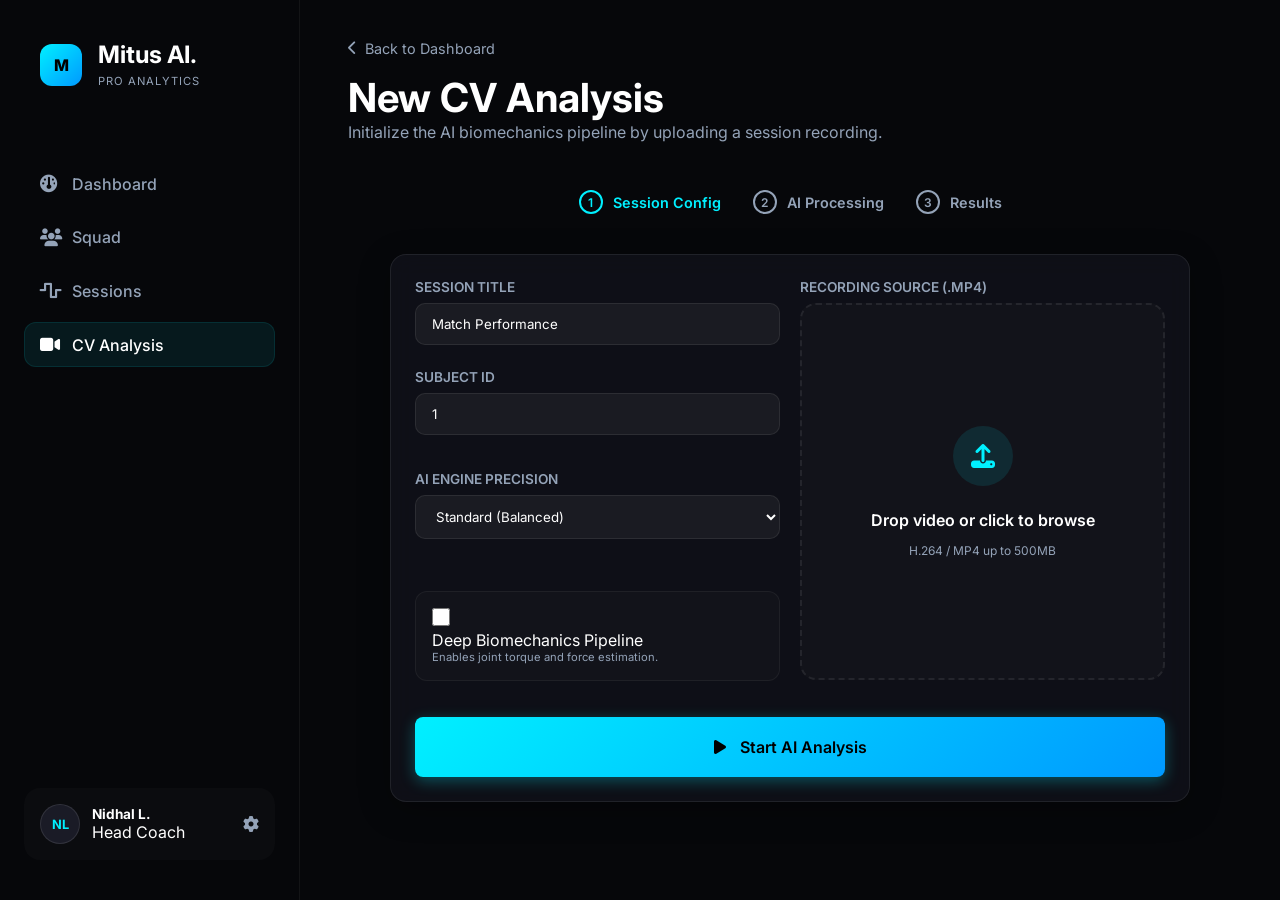
==== dashboard/index.html @ 5018eba3 "feat: update Procfile and README for improved project structure and clarity; add dashboard assets an" ====
<!DOCTYPE html>
<html lang="en">
<head>
    <meta charset="UTF-8">
    <meta name="viewport" content="width=device-width, initial-scale=1.0">
    <title>Mitus AI - CV Analysis</title>
    <!-- Fonts -->
    <link rel="preconnect" href="https://fonts.googleapis.com">
    <link rel="preconnect" href="https://fonts.gstatic.com" crossorigin>
    <link href="https://fonts.googleapis.com/css2?family=Inter:wght@300;400;500;600;700;800&family=Outfit:wght@400;600;800&display=swap" rel="stylesheet">
    <!-- Icons -->
    <link rel="stylesheet" href="https://cdnjs.cloudflare.com/ajax/libs/font-awesome/6.4.0/css/all.min.css">
    <link rel="stylesheet" href="dashboard.css">
    <style>
        .fade-in { animation: fadeIn 0.6s cubic-bezier(0.16, 1, 0.3, 1) forwards; }
        @keyframes fadeIn { from { opacity: 0; transform: translateY(20px); } to { opacity: 1; transform: translateY(0); } }
        
        .upload-card {
            max-width: 800px;
            margin: 2rem auto;
            width: 100%;
        }

        .step-indicator {
            display: flex;
            gap: 2rem;
            margin-bottom: 2.5rem;
            justify-content: center;
        }

        .step {
            display: flex;
            align-items: center;
            gap: 10px;
            color: var(--text-secondary);
            font-weight: 600;
            font-size: 0.9rem;
        }

        .step.active { color: var(--accent-neon); }
        .step-num {
            width: 24px;
            height: 24px;
            border-radius: 50%;
            border: 2px solid currentColor;
            display: flex;
            align-items: center;
            justify-content: center;
            font-size: 0.75rem;
        }

        .processing-view {
            display: none;
            flex-direction: column;
            align-items: center;
            justify-content: center;
            flex: 1;
            text-align: center;
        }

        .loading-ring-large {
            width: 150px;
            height: 150px;
            border: 4px solid rgba(0, 240, 255, 0.05);
            border-top: 4px solid var(--accent-neon);
            border-radius: 50%;
            animation: spin 1s linear infinite;
            margin-bottom: 3rem;
            position: relative;
            box-shadow: 0 0 40px rgba(0, 240, 255, 0.1);
        }

        .loading-ring-large::after {
            content: '';
            position: absolute;
            inset: 15px;
            border: 4px solid rgba(0, 153, 255, 0.05);
            border-bottom: 4px solid #0099ff;
            border-radius: 50%;
            animation: spin 1.5s linear reverse infinite;
        }
    </style>
</head>
<body>
    <div class="app-container">
        <!-- Sidebar -->
        <aside class="sidebar">
            <div class="brand">
                <div class="brand-logo" onclick="toggleSidebar()" style="cursor: pointer;">M</div>
                <div class="brand-text">
                    <h2>Mitus AI.</h2>
                    <span>PRO ANALYTICS</span>
                </div>
            </div>

            <nav>
                <ul class="nav-links">
                    <li><a href="dashboard.html"><i class="fa-solid fa-gauge"></i> <span>Dashboard</span></a></li>
                    <li><a href="#"><i class="fa-solid fa-users"></i> <span>Squad</span></a></li>
                    <li><a href="#"><i class="fa-solid fa-wave-square"></i> <span>Sessions</span></a></li>
                    <li class="active"><a href="/"><i class="fa-solid fa-video"></i> <span>CV Analysis</span></a></li>
                </ul>
            </nav>

            <div class="sidebar-footer">
                <div class="user-avatar">NL</div>
                <div class="user-info">
                    <h4>Nidhal L.</h4>
                    <p>Head Coach</p>
                </div>
                <i class="fa-solid fa-gear" style="margin-left: auto; color: var(--text-secondary); cursor: pointer;"></i>
            </div>
        </aside>

        <!-- Main Content -->
        <main class="main-content">
            
            <!-- STEP 1: UPLOAD INTERFACE -->
            <div id="uploadView" class="fade-in" style="width: 100%;">
                <header class="analysis-header" style="margin-bottom: 3rem;">
                    <div>
                        <a href="dashboard.html" class="back-link"><i class="fa-solid fa-chevron-left"></i> Back to Dashboard</a>
                        <h1 style="font-size: 2.5rem; margin-top: 0.5rem;">New CV Analysis</h1>
                        <p style="color: var(--text-secondary);">Initialize the AI biomechanics pipeline by uploading a session recording.</p>
                    </div>
                </header>

                <div class="step-indicator">
                    <div class="step active"><div class="step-num">1</div> Session Config</div>
                    <div class="step"><div class="step-num">2</div> AI Processing</div>
                    <div class="step"><div class="step-num">3</div> Results</div>
                </div>

                <div class="upload-card card glass">
                    <form id="analysisForm">
                        <div class="form-grid">
                            <!-- Left Column: Settings -->
                            <div class="span-6" style="display: flex; flex-direction: column; gap: 1.5rem;">
                                <div class="form-group">
                                    <label>Session Title</label>
                                    <input type="text" id="session_tags" name="session_tags" placeholder="e.g., Sprint Test - AC Milan" value="Match Performance">
                                </div>
                                <div class="form-grid" style="margin-bottom: 20px;">
                                    <div class="form-group span-12">
                                        <label for="player_id">Subject ID</label>
                                        <input type="number" id="player_id" name="player_id" value="1" min="1">
                                    </div>
                                    <div class="form-group span-12" style="margin-top: 1rem;">
                                        <label for="yolo_size">AI Engine Precision</label>
                                        <select id="yolo_size" name="yolo_size" style="width: 100%;">
                                            <option value="n">Nano (Real-time speed)</option>
                                            <option value="s" selected>Standard (Balanced)</option>
                                            <option value="m">Advanced (Clinical precision)</option>
                                            <option value="l">Elite (Maximum depth)</option>
                                        </select>
                                    </div>
                                    <!-- <div class="form-group span-12" style="margin-top: 1rem;">
                                        <label for="email">Send results to Email (Optional)</label>
                                        <input type="email" id="email" name="email" placeholder="e.g. coach@team.com" style="width: 100%;">
                                    </div> -->
                                </div>
                                <div class="checkbox-group" style="padding: 1rem; background: rgba(255,255,255,0.02); border-radius: 12px; border: 1px solid rgba(255,255,255,0.05);">
                                    <input type="checkbox" id="run_sports2d" name="run_sports2d">
                                    <div style="display: flex; flex-direction: column;">
                                        <label for="run_sports2d" style="margin: 0; color: white;">Deep Biomechanics Pipeline</label>
                                        <span style="font-size: 0.7rem; color: var(--text-secondary);">Enables joint torque and force estimation.</span>
                                    </div>
                                </div>
                            </div>

                            <!-- Right Column: Upload Area -->
                            <div class="span-6">
                                <div class="form-group" style="height: 100%;">
                                    <label>Recording Source (.MP4)</label>
                                    <div class="file-drop-zone" id="dropZone" style="height: calc(100% - 25px); min-height: 250px; display: flex; align-items: center; justify-content: center;">
                                        <input type="file" id="file" name="file" accept="video/mp4" required>
                                        <div class="drop-zone-text">
                                            <div style="width: 60px; height: 60px; border-radius: 50%; background: rgba(0,240,255,0.1); display: flex; align-items: center; justify-content: center; margin-bottom: 1rem;">
                                                <i class="fa-solid fa-upload" style="font-size: 1.5rem; color: var(--accent-neon);"></i>
                                            </div>
                                            <span style="font-weight: 600; color: white;">Drop video or click to browse</span>
                                            <p style="font-size: 0.75rem; margin-top: 5px;">H.264 / MP4 up to 500MB</p>
                                        </div>
                                    </div>
                                </div>
                            </div>

                            <div class="span-12" style="margin-top: 1rem;">
                                <button type="submit" id="submitBtn" class="btn btn-primary" style="width: 100%; padding: 1.25rem; font-size: 1rem;">
                                    <i class="fa-solid fa-play" style="margin-right: 10px;"></i> Start AI Analysis
                                </button>
                            </div>
                        </div>
                    </form>
                </div>
            </div>

            <!-- STEP 2: PROCESSING STATE -->
            <div id="processingView" class="processing-view fade-in">
                <div class="loading-ring-large"></div>
                <h1 id="loaderTitle" style="font-size: 2.5rem; margin-bottom: 1rem;">Neural Network Active</h1>
                <p id="loaderText" style="color: var(--text-secondary); font-size: 1.1rem; max-width: 500px; line-height: 1.6;">
                    The Mitus AI Engine is currently processing your video frames. This includes pose estimation, trajectory mapping, and biomechanical modeling.
                </p>
                
                <div style="width: 100%; max-width: 600px; margin-top: 4rem;">
                    <div style="display: flex; justify-content: space-between; margin-bottom: 10px; font-size: 0.85rem; font-weight: 600;">
                        <span id="currentStatus" style="color: var(--accent-neon);">INITIALIZING PIPELINE</span>
                        <span id="progressPercent">0%</span>
                    </div>
                    <div class="progress-track" style="width: 100%; height: 8px; background: rgba(255,255,255,0.05); border-radius: 4px; overflow: hidden;">
                        <div class="progress-fill" id="progressBar" style="height: 100%; background: linear-gradient(90deg, var(--accent-neon), #0099ff); width: 0%; box-shadow: 0 0 20px rgba(0,240,255,0.3); transition: width 0.5s ease;"></div>
                    </div>
                </div>

                <div id="eventStream" class="glass" style="margin-top: 3rem; width: 100%; max-width: 600px; border-radius: 16px; padding: 1.5rem; text-align: left;">
                    <h4 style="margin-bottom: 1rem; font-size: 0.8rem; text-transform: uppercase; color: var(--text-secondary); letter-spacing: 1px;">Telemetry Log</h4>
                    <div id="logItems" style="display: flex; flex-direction: column; gap: 8px;">
                        <!-- Logs will appear here -->
                    </div>
                </div>
            </div>

        </main>
    </div>

    <script>
        const form = document.getElementById('analysisForm');
        const submitBtn = document.getElementById('submitBtn');
        const uploadView = document.getElementById('uploadView');
        const processingView = document.getElementById('processingView');
        const progressBar = document.getElementById('progressBar');
        const progressPercent = document.getElementById('progressPercent');
        const currentStatus = document.getElementById('currentStatus');
        const logItems = document.getElementById('logItems');
        const loaderText = document.getElementById('loaderText');

        function toggleSidebar() {
            document.querySelector('.sidebar').classList.toggle('collapsed');
        }

        let pollInterval = null;
        let lastLogIndex = 0;

        function addLog(msg) {
            const div = document.createElement('div');
            div.className = 'fade-in';
            div.style.fontSize = '0.85rem';
            div.style.padding = '8px 12px';
            div.style.background = 'rgba(255,255,255,0.02)';
            div.style.borderRadius = '8px';
            div.style.color = '#94a3b8';
            div.innerHTML = `<span style="color: var(--accent-neon); margin-right: 10px;">[${new Date().toLocaleTimeString()}]</span> ${msg}`;
            logItems.prepend(div);
            if (logItems.children.length > 5) logItems.lastElementChild.remove();
        }

        function updateTelemetry(logs) {
            if (!logs || !Array.isArray(logs)) return;
            
            for (let i = lastLogIndex; i < logs.length; i++) {
                const logMsg = logs[i].split(' - ')[1] || logs[i];
                currentStatus.innerText = logMsg.toUpperCase();
                addLog(logMsg);
                
                // Heuristic for progress
                let progress = Math.min(95, (i / logs.length) * 100 + 10);
                if (logMsg.toLowerCase().includes('finalized')) progress = 100;
                
                progressBar.style.width = `${progress}%`;
                progressPercent.innerText = `${Math.round(progress)}%`;
                lastLogIndex++;
            }
        }

        async function pollStatus(jobId) {
            try {
                const response = await fetch(`/analyses/${jobId}`);
                if (!response.ok) return;
                
                const data = await response.json();
                updateTelemetry(data.logs);

                if (data.status === 'success') {
                    clearInterval(pollInterval);
                    progressBar.style.width = '100%';
                    progressPercent.innerText = '100%';
                    currentStatus.innerText = "PIPELINE COMPLETED";
                    
                    setTimeout(() => {
                        window.location.href = `dashboard.html?job_id=${jobId}`;
                    }, 1000);
                } else if (data.status === 'failed') {
                    clearInterval(pollInterval);
                    currentStatus.innerText = "ANALYSIS FAILED";
                    currentStatus.style.color = "#ef4444";
                    loaderText.innerText = data.error || "A critical error occurred in the AI engine.";
                    submitBtn.disabled = false;
                    addLog("CRITICAL ERROR: " + (data.error || "Engine Stopped"));
                }
            } catch (err) {
                console.error("Polling Error:", err);
            }
        }

        form.onsubmit = async (e) => {
            e.preventDefault();
            
            const fileInput = document.getElementById('file');
            if (fileInput.files.length === 0) {
                alert("Please select a video file.");
                return;
            }

            submitBtn.disabled = true;
            uploadView.style.display = 'none';
            processingView.style.display = 'flex';
            
            addLog("Uploading high-resolution capture...");
            
            const formData = new FormData(form);
            try {
                const response = await fetch('/analyze', {
                    method: 'POST',
                    body: formData
                });

                const data = await response.json();
                if (response.status === 202 || response.ok) {
                    addLog("Stream accepted by AI gateway.");
                    addLog("Job UUID: " + data.job_id);
                    pollInterval = setInterval(() => pollStatus(data.job_id), 2500);
                } else {
                    throw new Error(data.detail || 'Analysis failed to start');
                }
            } catch (err) {
                processingView.style.display = 'none';
                uploadView.style.display = 'block';
                alert("Error initializing pipeline: " + err.message);
                submitBtn.disabled = false;
            }
        };

        // File drop zone logic
        const dropZone = document.getElementById('dropZone');
        const fileInput = document.getElementById('file');

        fileInput.onchange = () => {
            if (fileInput.files.length > 0) {
                const name = fileInput.files[0].name;
                dropZone.querySelector('span').innerText = name;
                dropZone.querySelector('span').style.color = "var(--accent-neon)";
                dropZone.style.borderColor = "var(--accent-neon)";
                addLog("File selected: " + name);
            }
        };
    </script>
</body>
</html>
---- dashboard/dashboard.css ----
:root {
    --bg-dark: #090a0f;
    --bg-card: rgba(20, 22, 32, 0.6);
    --bg-card-hover: rgba(30, 34, 50, 0.8);
    --border-glass: rgba(255, 255, 255, 0.08);
    --text-primary: #ffffff;
    --text-secondary: #94a3b8;
    --accent-neon: #00f0ff;
    --accent-highlight: #ffcb00;
    --risk-low: #10b981;
    --risk-medium: #f59e0b;
    --risk-high: #ef4444;
    
    --font-heading: 'Outfit', sans-serif;
    --font-body: 'Inter', sans-serif;
}

* {
    margin: 0;
    padding: 0;
    box-sizing: border-box;
}

body {
    background-color: var(--bg-dark);
    background-image: 
        radial-gradient(at 0% 0%, rgba(0, 240, 255, 0.1) 0px, transparent 50%),
        radial-gradient(at 100% 100%, rgba(255, 203, 0, 0.05) 0px, transparent 50%);
    background-attachment: fixed;
    color: var(--text-primary);
    font-family: var(--font-body);
    min-height: 100vh;
    overflow-x: hidden;
}

/* Glassmorphism Utilities */
.glass {
    background: var(--bg-card);
    backdrop-filter: blur(12px);
    -webkit-backdrop-filter: blur(12px);
    border: 1px solid var(--border-glass);
    box-shadow: 0 8px 32px 0 rgba(0, 0, 0, 0.3);
}

/* Layout */
.app-container {
    display: flex;
    width: 100%;
    min-height: 100vh;
    background: #06070a;
}

/* Navigation Sidebar */
.sidebar {
    width: 300px;
    background: #06070a;
    border-right: 1px solid rgba(255, 255, 255, 0.05);
    display: flex;
    flex-direction: column;
    padding: 2.5rem 1.5rem;
    flex-shrink: 0;
    position: sticky;
    top: 0;
    height: 100vh;
    transition: width 0.3s cubic-bezier(0.4, 0, 0.2, 1);
    overflow: hidden;
}

.sidebar.collapsed {
    width: 88px;
    padding: 2.25rem 0;
    align-items: center;
}

.main-content {
    flex: 1;
    padding: 2.5rem 3rem;
    overflow-y: auto;
    display: flex;
    flex-direction: column;
    gap: 2rem;
    width: 100%;
}

.brand {
    margin-bottom: 3.5rem;
    display: flex;
    align-items: center;
    gap: 16px;
    padding: 0 1rem;
    width: 100%;
    transition: all 0.3s ease;
}

.sidebar.collapsed .brand {
    padding: 0;
    justify-content: center;
}

.brand-logo {
    width: 42px;
    height: 42px;
    background: linear-gradient(135deg, var(--accent-neon) 0%, #0099ff 100%);
    border-radius: 12px;
    display: flex;
    align-items: center;
    justify-content: center;
    font-weight: 800;
    color: #000;
    flex-shrink: 0;
    transition: all 0.3s ease;
}

.sidebar.collapsed .brand-logo {
    width: 48px;
    height: 48px;
    border-radius: 50%;
}

.brand-text {
    transition: opacity 0.2s ease, transform 0.2s ease;
    white-space: nowrap;
}

.sidebar.collapsed .brand-text {
    opacity: 0;
    pointer-events: none;
    transform: translateX(-10px);
}

.brand-text span {
    font-size: 0.7rem;
    text-transform: uppercase;
    color: var(--text-secondary);
    letter-spacing: 1px;
}

.nav-links {
    list-style: none;
    margin-top: 1rem;
}

.nav-links li {
    margin-bottom: 0.5rem;
}

.nav-links a {
    display: flex;
    align-items: center;
    gap: 12px;
    padding: 0.8rem 1rem;
    border-radius: 12px;
    color: var(--text-secondary);
    text-decoration: none;
    font-weight: 500;
    transition: all 0.3s cubic-bezier(0.4, 0, 0.2, 1);
    white-space: nowrap;
}

.sidebar.collapsed .nav-links a {
    width: 48px;
    height: 48px;
    padding: 0;
    justify-content: center;
    margin: 0 auto;
}

.sidebar.collapsed .nav-links a i {
    width: auto;
    font-size: 1.25rem;
}

.nav-links a:hover {
    color: white;
    background: rgba(255, 255, 255, 0.03);
}

.nav-links li.active a {
    color: white;
    background: rgba(0, 240, 255, 0.08);
    box-shadow: inset 0 0 0 1px rgba(0, 240, 255, 0.1);
}

.nav-links a i {
    font-size: 1.1rem;
    width: 20px;
}

.sidebar-footer {
    margin-top: auto;
    padding: 1rem;
    background: rgba(255, 255, 255, 0.02);
    border-radius: 16px;
    display: flex;
    align-items: center;
    gap: 12px;
}

.user-avatar {
    width: 40px;
    height: 40px;
    border-radius: 50%;
    background: #1a1b26;
    display: flex;
    align-items: center;
    justify-content: center;
    font-weight: bold;
    color: var(--accent-neon);
    font-size: 0.8rem;
    border: 1px solid rgba(255,255,255,0.1);
}

.user-info h4 {
    font-size: 0.85rem;
    margin: 0;
}

.sidebar.collapsed .user-info {
    display: none;
}

.sidebar.collapsed .sidebar-footer {
    width: 48px;
    height: 48px;
    padding: 0;
    justify-content: center;
    background: transparent;
    border: 1px solid rgba(255,255,255,0.05);
}

.sidebar.collapsed .user-avatar {
    width: 36px;
    height: 36px;
    margin: 0;
}

/* CV Feed Specific Styles */
.analysis-header {
    display: flex;
    justify-content: space-between;
    align-items: center;
    margin-bottom: 2rem;
}

.back-link {
    display: flex;
    align-items: center;
    gap: 8px;
    color: var(--text-secondary);
    text-decoration: none;
    font-size: 0.9rem;
    margin-bottom: 1rem;
}

.cv-feed-container {
    display: grid;
    grid-template-columns: 1fr 350px;
    gap: 2rem;
    flex: 1;
    min-height: 0;
}

.video-container {
    background: #000;
    border-radius: 20px;
    overflow: hidden;
    position: relative;
    border: 1px solid rgba(255, 255, 255, 0.05);
}

.video-overlay-top {
    position: absolute;
    top: 20px;
    left: 20px;
    right: 20px;
    display: flex;
    justify-content: space-between;
    pointer-events: none;
}

.rec-status {
    display: flex;
    align-items: center;
    gap: 8px;
    color: white;
    font-weight: 700;
    font-size: 0.8rem;
    letter-spacing: 1px;
}

.rec-dot {
    width: 10px;
    height: 10px;
    background: #ff4444;
    border-radius: 50%;
    animation: blink 1s infinite;
}

@keyframes blink {
    50% { opacity: 0; }
}

.cam-meta {
    display: flex;
    gap: 10px;
}

.meta-pill {
    background: rgba(0, 0, 0, 0.5);
    backdrop-filter: blur(4px);
    padding: 4px 12px;
    border-radius: 6px;
    font-size: 0.7rem;
    font-weight: 600;
    color: rgba(255,255,255,0.7);
    border: 1px solid rgba(255,255,255,0.1);
}

.video-overlay-bottom {
    position: absolute;
    bottom: 20px;
    left: 20px;
    right: 20px;
    background: rgba(0, 0, 0, 0.5);
    backdrop-filter: blur(8px);
    padding: 15px 25px;
    border-radius: 12px;
    border: 1px solid rgba(255, 255, 255, 0.05);
    display: flex;
    gap: 30px;
}

.status-item label {
    display: block;
    font-size: 0.65rem;
    color: var(--text-secondary);
    text-transform: uppercase;
    margin-bottom: 2px;
}

.status-item span {
    font-size: 0.85rem;
    font-weight: 600;
    color: var(--accent-neon);
}

.event-stream {
    background: var(--bg-card);
    border-radius: 20px;
    padding: 1.5rem;
    display: flex;
    flex-direction: column;
}

.event-list {
    margin-top: 1rem;
    display: flex;
    flex-direction: column;
    gap: 1rem;
    overflow-y: auto;
}

.event-item {
    display: flex;
    gap: 12px;
    padding-bottom: 1rem;
    border-bottom: 1px solid rgba(255, 255, 255, 0.03);
}

.event-icon {
    width: 32px;
    height: 32px;
    border-radius: 8px;
    background: rgba(0, 240, 255, 0.1);
    display: flex;
    align-items: center;
    justify-content: center;
    color: var(--accent-neon);
    flex-shrink: 0;
}

.event-details p {
    font-size: 0.85rem;
    margin: 0;
    color: white;
}

.event-details span {
    font-size: 0.75rem;
    color: var(--text-secondary);
}

/* Loading Animations */
.loading-overlay {
    position: absolute;
    top: 0;
    left: 0;
    right: 0;
    bottom: 0;
    background: rgba(6, 7, 10, 0.9);
    display: flex;
    flex-direction: column;
    align-items: center;
    justify-content: center;
    z-index: 10;
}

.ai-core-container {
    position: relative;
    width: 120px;
    height: 120px;
    margin-bottom: 2rem;
}

.core-ring {
    position: absolute;
    width: 100%;
    height: 100%;
    border: 2px solid transparent;
    border-top-color: var(--accent-neon);
    border-radius: 50%;
    animation: spin 2s linear infinite;
}

.core-ring:nth-child(2) {
    width: 80%;
    height: 80%;
    left: 10%;
    top: 10%;
    border-top-color: #0099ff;
    animation: spin 1.5s linear reverse infinite;
}

.core-inner {
    position: absolute;
    width: 40px;
    height: 40px;
    left: 40px;
    top: 40px;
    background: var(--accent-neon);
    border-radius: 50%;
    box-shadow: 0 0 30px var(--accent-neon);
    animation: pulse-glow 2s ease-in-out infinite;
}

@keyframes pulse-glow {
    0%, 100% { transform: scale(1); opacity: 0.8; }
    50% { transform: scale(1.1); opacity: 1; }
}

.loading-text-main {
    font-size: 1.2rem;
    font-weight: 700;
    color: white;
    margin-bottom: 0.5rem;
}

.loading-text-sub {
    font-size: 0.9rem;
    color: var(--text-secondary);
}

.progress-track {
    width: 300px;
    height: 4px;
    background: rgba(255,255,255,0.05);
    border-radius: 2px;
    margin-top: 1.5rem;
    overflow: hidden;
}

.progress-fill {
    height: 100%;
    background: var(--accent-neon);
    width: 0%;
    transition: width 0.5s ease;
    box-shadow: 0 0 10px var(--accent-neon);
}

/* Top Nav */
.top-nav {
    display: flex;
    justify-content: space-between;
    align-items: center;
    padding: 1.5rem 2rem;
    border-radius: 16px;
}

.btn {
    padding: 0.75rem 1.5rem;
    border-radius: 8px;
    font-weight: 600;
    cursor: pointer;
    transition: all 0.3s ease;
    border: none;
    font-family: var(--font-body);
}

.btn-primary {
    background: linear-gradient(135deg, var(--accent-neon) 0%, #0099ff 100%);
    color: #000;
    box-shadow: 0 4px 15px rgba(0, 240, 255, 0.3);
}

.btn-primary:hover {
    transform: translateY(-2px);
    box-shadow: 0 6px 20px rgba(0, 240, 255, 0.5);
}

/* Grid System */
.dashboard-grid {
    display: grid;
    grid-template-columns: repeat(12, 1fr);
    grid-auto-rows: min-content;
    gap: 1.5rem;
}

.span-12 { grid-column: span 12; }
.span-8 { grid-column: span 8; }
.span-6 { grid-column: span 6; }
.span-4 { grid-column: span 4; }

/* Cards */
.card {
    border-radius: 16px;
    padding: 1.5rem;
    display: flex;
    flex-direction: column;
}

.card-header {
    display: flex;
    justify-content: space-between;
    align-items: center;
    margin-bottom: 1rem;
}

.card-header h3 {
    font-size: 1.1rem;
    font-weight: 600;
}

/* Badges */
.badge {
    padding: 0.25rem 0.75rem;
    border-radius: 20px;
    font-size: 0.75rem;
    font-weight: 700;
    letter-spacing: 0.05em;
}

.badge.live {
    background: rgba(239, 68, 68, 0.2);
    color: var(--risk-high);
    border: 1px solid rgba(239, 68, 68, 0.3);
    animation: pulse 2s infinite;
}

@keyframes pulse {
    0% { box-shadow: 0 0 0 0 rgba(239, 68, 68, 0.4); }
    70% { box-shadow: 0 0 0 10px rgba(239, 68, 68, 0); }
    100% { box-shadow: 0 0 0 0 rgba(239, 68, 68, 0); }
}

/* Video */
.video-wrapper {
    flex: 1;
    min-height: 400px;
    aspect-ratio: 16 / 9;
    border-radius: 8px;
    overflow: hidden;
    background: #000;
    position: relative;
    box-shadow: inset 0 0 20px rgba(0,0,0,0.5);
}

video {
    width: 100%;
    height: 100%;
    object-fit: contain;
    display: block;
}

/* KPI Cards Section */
.grid-column {
    display: flex;
    flex-direction: column;
    gap: 1.5rem;
}

.kpi-card {
    padding: 1.5rem;
    border-radius: 16px;
    display: flex;
    align-items: center;
    gap: 1.25rem;
    transition: transform 0.3s ease, background 0.3s ease;
}

.kpi-card:hover {
    transform: translateY(-5px);
    background: var(--bg-card-hover);
}

.kpi-icon {
    width: 50px;
    height: 50px;
    border-radius: 12px;
    background: rgba(255, 255, 255, 0.05);
    display: flex;
    align-items: center;
    justify-content: center;
}

/* Dynamic KPI colors based on classes */
.kpi-card.risk-low { border-left: 4px solid var(--risk-low); }
.kpi-card.risk-medium { border-left: 4px solid var(--risk-medium); }
.kpi-card.risk-high { border-left: 4px solid var(--risk-high); }

.kpi-details h4 {
    color: var(--text-secondary);
    font-size: 0.85rem;
    text-transform: uppercase;
    letter-spacing: 0.05em;
    margin-bottom: 0.25rem;
}

.kpi-details h2 {
    font-size: 1.8rem;
    margin-bottom: 0.25rem;
}

.kpi-details p {
    font-size: 0.8rem;
    color: var(--text-secondary);
}

/* Charts */
.chart-container {
    position: relative;
    height: 250px;
    width: 100%;
}

.chart-container.large {
    height: 350px;
}

/* Scrollbar styling */
::-webkit-scrollbar {
    width: 8px;
}
::-webkit-scrollbar-track {
    background: var(--bg-dark);
}
::-webkit-scrollbar-thumb {
    background: rgba(255,255,255,0.1);
    border-radius: 4px;
}
::-webkit-scrollbar-thumb:hover {
    background: rgba(255,255,255,0.2);
}

.btn-secondary {
    background: rgba(255, 255, 255, 0.05);
    color: var(--text-primary);
    border: 1px solid var(--border-glass);
}

.btn-secondary:hover {
    background: rgba(255, 255, 255, 0.1);
}

/* History Section */
.history-section {
    position: absolute;
    top: 100px;
    right: 2rem;
    width: 400px;
    z-index: 100;
    max-height: calc(100vh - 120px);
    overflow-y: auto;
    animation: slideInRight 0.3s ease-out;
}

@keyframes slideInRight {
    from { transform: translateX(100%); opacity: 0; }
    to { transform: translateX(0); opacity: 1; }
}

.history-list {
    display: flex;
    flex-direction: column;
    gap: 0.75rem;
}

.history-item {
    background: rgba(255, 255, 255, 0.03);
    border-radius: 10px;
    padding: 1rem;
    cursor: pointer;
    transition: all 0.2s ease;
    border: 1px solid transparent;
}

.history-item:hover {
    background: rgba(255, 255, 255, 0.08);
    border-color: var(--accent-neon);
}

.history-item h4 {
    font-size: 0.95rem;
    margin-bottom: 0.25rem;
}

.history-item .meta {
    font-size: 0.8rem;
    color: var(--text-secondary);
}

/* Modals */
.modal-overlay {
    position: fixed;
    top: 0;
    left: 0;
    width: 100%;
    height: 100%;
    background: rgba(0, 0, 0, 0.85);
    backdrop-filter: blur(10px);
    display: flex;
    align-items: center;
    justify-content: center;
    z-index: 2000;
}

.modal-content {
    width: 600px;
    max-width: 90%;
    border-radius: 24px;
    padding: 2.5rem;
    position: relative;
}

.modal-header {
    display: flex;
    justify-content: space-between;
    align-items: center;
    margin-bottom: 2rem;
}

.close-btn {
    background: none;
    border: none;
    color: var(--text-secondary);
    font-size: 2rem;
    cursor: pointer;
    line-height: 1;
}

/* Forms */
.form-grid {
    display: grid;
    grid-template-columns: repeat(12, 1fr);
    gap: 1.25rem;
}

.form-group {
    display: flex;
    flex-direction: column;
    gap: 0.5rem;
}

.form-group label {
    font-size: 0.85rem;
    font-weight: 600;
    color: var(--text-secondary);
    text-transform: uppercase;
}

.form-group input[type="text"],
.form-group input[type="number"],
.form-group input[type="email"],
.form-group select {
    background: rgba(255, 255, 255, 0.05);
    border: 1px solid var(--border-glass);
    padding: 0.75rem 1rem;
    border-radius: 10px;
    color: white;
    font-family: var(--font-body);
}

.form-group input:focus, .form-group select:focus {
    outline: none;
    border-color: var(--accent-neon);
    background: rgba(255, 255, 255, 0.1);
}

.checkbox-group {
    flex-direction: row !important;
    align-items: center;
    gap: 0.75rem !important;
    margin-top: 0.5rem;
}

.checkbox-group input {
    width: 18px;
    height: 18px;
}

/* File Drop Zone */
.file-drop-zone {
    border: 2px dashed var(--border-glass);
    border-radius: 16px;
    padding: 2rem;
    text-align: center;
    transition: all 0.3s ease;
    cursor: pointer;
    position: relative;
    background: rgba(255, 255, 255, 0.02);
}

.file-drop-zone:hover {
    border-color: var(--accent-neon);
    background: rgba(0, 240, 255, 0.05);
}

.file-drop-zone input {
    position: absolute;
    width: 100%;
    height: 100%;
    top: 0;
    left: 0;
    opacity: 0;
    cursor: pointer;
}

.drop-zone-text {
    display: flex;
    flex-direction: column;
    align-items: center;
    gap: 0.5rem;
    color: var(--text-secondary);
}

.modal-footer {
    margin-top: 2rem;
    display: flex;
    justify-content: flex-end;
    gap: 1rem;
}

/* Upload Progress */
.upload-progress {
    text-align: center;
    padding: 2rem 0;
}

.spinner {
    width: 60px;
    height: 60px;
    border: 4px solid var(--border-glass);
    border-top: 4px solid var(--accent-neon);
    border-radius: 50%;
    margin: 0 auto 1.5rem;
    animation: spin 1s linear infinite;
}

@keyframes spin {
    to { transform: rotate(360deg); }
}

.progress-bar-container {
    height: 8px;
    background: rgba(255, 255, 255, 0.05);
    border-radius: 4px;
    margin-top: 1.5rem;
    overflow: hidden;
}

.progress-bar {
    height: 100%;
    background: linear-gradient(90deg, var(--accent-neon), #0099ff);
    width: 0%;
    transition: width 0.3s ease;
}

/* Responsive */
/* Individual Biometric Cards */
.gait-metric-card {
    text-align: center;
    padding: 1.5rem !important;
}

.gait-metric-card h4 {
    color: var(--text-secondary);
    font-size: 0.85rem;
    text-transform: uppercase;
    letter-spacing: 0.1em;
    margin-bottom: 1rem;
}

.gait-value {
    font-family: var(--font-heading);
    font-size: 2.2rem;
    font-weight: 800;
    color: var(--accent-highlight);
    text-shadow: 0 0 20px rgba(255, 203, 0, 0.2);
}

/* Bottom Resources Row */
.resource-list-bottom {
    display: flex;
    gap: 2.5rem;
    padding: 0.5rem 0;
}

.resource-group-row {
    flex: 1;
}

.resource-group-row h4 {
    color: var(--text-secondary);
    font-size: 0.75rem;
    text-transform: uppercase;
    margin-bottom: 1rem;
    border-bottom: 1px solid var(--border-glass);
    padding-bottom: 0.5rem;
}

.file-links-row {
    display: grid;
    grid-template-columns: repeat(auto-fill, minmax(200px, 1fr));
    gap: 0.75rem;
}

.file-link {
    display: flex;
    align-items: center;
    justify-content: space-between;
    padding: 0.75rem 1rem;
    background: rgba(255, 255, 255, 0.03);
    border-radius: 8px;
    text-decoration: none;
    color: var(--text-primary);
    font-size: 0.85rem;
    transition: all 0.3s ease;
    border: 1px solid transparent;
}

.file-link:hover {
    background: rgba(255, 255, 255, 0.08);
    border-color: var(--accent-neon);
    transform: translateY(-3px);
}

.file-link .badge {
    background: rgba(0, 240, 255, 0.1);
    color: var(--accent-neon);
    font-size: 0.65rem;
}

@media (max-width: 1200px) {
    .resource-list-bottom { flex-direction: column; gap: 1.5rem; }
}

/* Toast Notifications */
.toast-container {
    position: fixed;
    bottom: 2rem;
    right: 2rem;
    z-index: 9999;
    display: flex;
    flex-direction: column;
    gap: 1rem;
}

.toast {
    background: rgba(6, 7, 10, 0.95);
    backdrop-filter: blur(16px);
    border: 1px solid rgba(0, 240, 255, 0.2);
    box-shadow: 0 10px 40px rgba(0, 0, 0, 0.5);
    padding: 1.25rem 2rem;
    border-radius: 16px;
    display: flex;
    align-items: center;
    gap: 1.25rem;
    transform: translateX(120%);
    transition: transform 0.4s cubic-bezier(0.16, 1, 0.3, 1);
    min-width: 320px;
}

.toast.show {
    transform: translateX(0);
}

.toast-icon {
    width: 40px;
    height: 40px;
    background: rgba(0, 240, 255, 0.1);
    color: var(--accent-neon);
    border-radius: 50%;
    display: flex;
    align-items: center;
    justify-content: center;
    font-size: 1.25rem;
}

.toast-content h4 {
    font-size: 0.95rem;
    margin-bottom: 0.25rem;
    color: white;
}

.toast-content p {
    font-size: 0.8rem;
    color: var(--text-secondary);
    margin: 0;
}
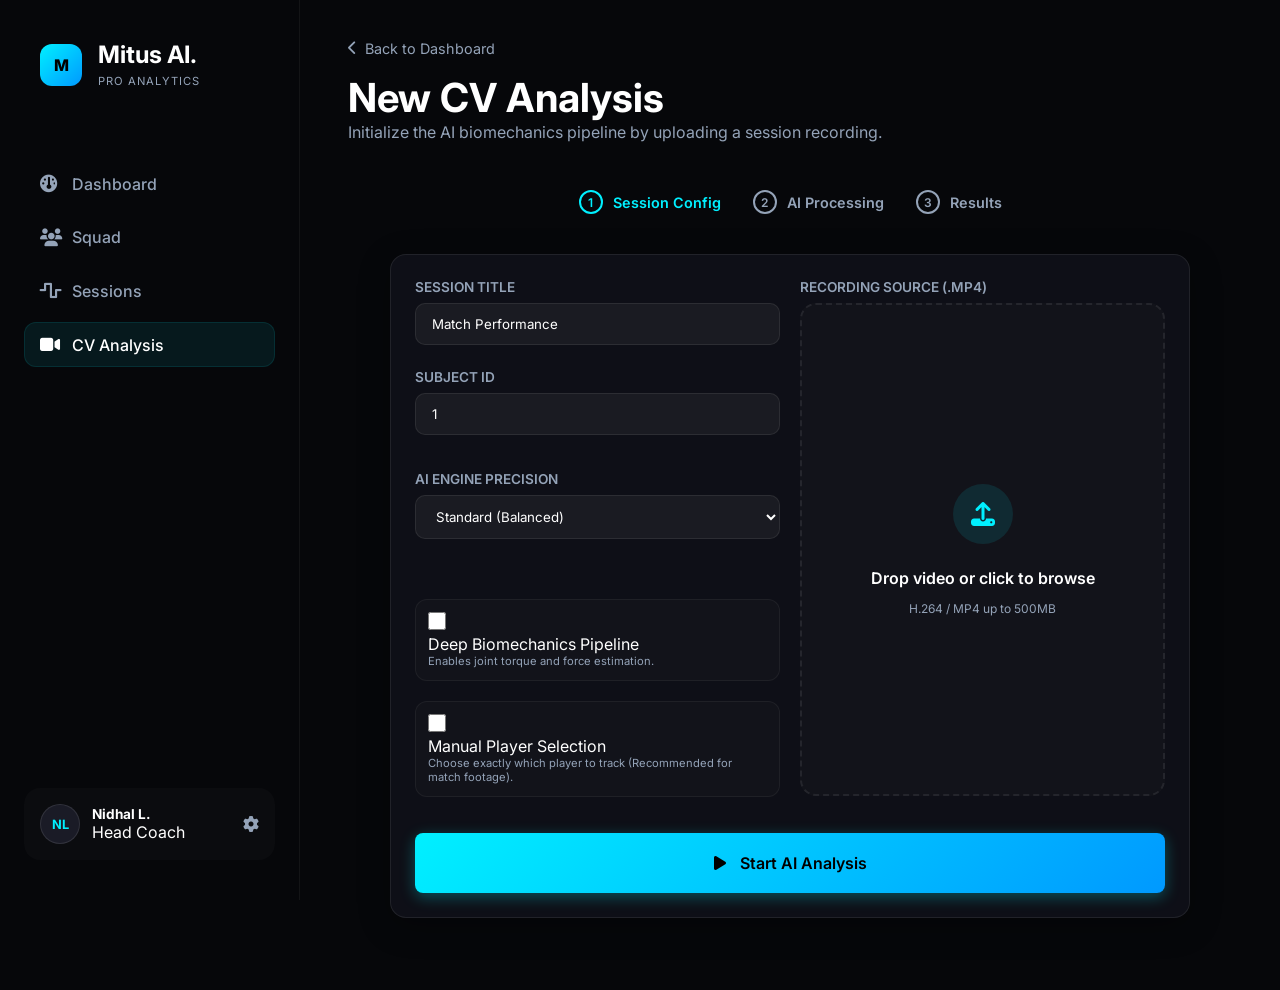
==== commit a6145d92: "feat: first step of the Sports2D native player picker browser integration" ====
--- a/dashboard/index.html
+++ b/dashboard/index.html
@@ -79,6 +79,51 @@
             border-radius: 50%;
             animation: spin 1.5s linear reverse infinite;
         }
+
+        .picker-frame {
+            position: relative;
+            background: #000;
+            border-radius: 12px;
+            overflow: hidden;
+            aspect-ratio: 16 / 9;
+            border: 1px solid rgba(255, 255, 255, 0.05);
+        }
+
+        #novncFrame {
+            width: 100%;
+            height: 100%;
+            border: none;
+        }
+
+        .picker-loader {
+            position: absolute;
+            inset: 0;
+            background: rgba(6, 7, 10, 0.8);
+            display: flex;
+            flex-direction: column;
+            align-items: center;
+            justify-content: center;
+            z-index: 10;
+            backdrop-filter: blur(4px);
+            transition: opacity 0.4s ease;
+        }
+
+        .picker-loader.hidden {
+            opacity: 0;
+            pointer-events: none;
+        }
+
+        .spinner-small {
+            width: 40px;
+            height: 40px;
+            border: 3px solid rgba(0, 240, 255, 0.1);
+            border-top: 3px solid var(--accent-neon);
+            border-radius: 50%;
+            animation: spin 0.8s linear infinite;
+            margin-bottom: 1rem;
+        }
+
+        @keyframes spin { to { transform: rotate(360deg); } }
     </style>
 </head>
 <body>
@@ -159,11 +204,21 @@
                                         <input type="email" id="email" name="email" placeholder="e.g. coach@team.com" style="width: 100%;">
                                     </div> -->
                                 </div>
-                                <div class="checkbox-group" style="padding: 1rem; background: rgba(255,255,255,0.02); border-radius: 12px; border: 1px solid rgba(255,255,255,0.05);">
-                                    <input type="checkbox" id="run_sports2d" name="run_sports2d">
-                                    <div style="display: flex; flex-direction: column;">
-                                        <label for="run_sports2d" style="margin: 0; color: white;">Deep Biomechanics Pipeline</label>
-                                        <span style="font-size: 0.7rem; color: var(--text-secondary);">Enables joint torque and force estimation.</span>
+                                <div style="display: flex; flex-direction: column; gap: 0.75rem; margin-top: 0.5rem;">
+                                    <div class="checkbox-group" style="padding: 0.75rem; background: rgba(255,255,255,0.02); border-radius: 12px; border: 1px solid rgba(255,255,255,0.05);">
+                                        <input type="checkbox" id="run_sports2d" name="run_sports2d">
+                                        <div style="display: flex; flex-direction: column;">
+                                            <label for="run_sports2d" style="margin: 0; color: white;">Deep Biomechanics Pipeline</label>
+                                            <span style="font-size: 0.7rem; color: var(--text-secondary);">Enables joint torque and force estimation.</span>
+                                        </div>
+                                    </div>
+                                    
+                                    <div class="checkbox-group" style="padding: 0.75rem; background: rgba(255,255,255,0.02); border-radius: 12px; border: 1px solid rgba(255,255,255,0.05);">
+                                        <input type="checkbox" id="pick" name="pick">
+                                        <div style="display: flex; flex-direction: column;">
+                                            <label for="pick" style="margin: 0; color: white;">Manual Player Selection</label>
+                                            <span style="font-size: 0.7rem; color: var(--text-secondary);">Choose exactly which player to track (Recommended for match footage).</span>
+                                        </div>
                                     </div>
                                 </div>
                             </div>
@@ -195,7 +250,56 @@
                 </div>
             </div>
 
-            <!-- STEP 2: PROCESSING STATE -->
+            <!-- STEP 2: SPORTS2D PICKER (noVNC) -->
+            <div id="pickerView" class="picker-view fade-in">
+                <header class="analysis-header" style="margin-bottom: 0;">
+                    <div>
+                        <a href="#" id="pickerBackLink" class="back-link"><i class="fa-solid fa-chevron-left"></i> Back</a>
+                        <h1 style="font-size: 2.2rem; margin-top: 0.5rem;">Select Player (Sports2D)</h1>
+                        <p style="color: var(--text-secondary); max-width: 900px;">
+                            Click the target player inside the Sports2D window, then return here and press “Continue”.
+                        </p>
+                    </div>
+                </header>
+
+                <div class="step-indicator" style="margin-bottom: 0;">
+                    <div class="step"><div class="step-num">1</div> Session Config</div>
+                    <div class="step active"><div class="step-num">2</div> Player Picker</div>
+                    <div class="step"><div class="step-num">3</div> AI Processing</div>
+                </div>
+
+                <div class="card glass" style="padding: 1.25rem;">
+                    <div style="display:flex; flex-direction: column; gap: 0.75rem;">
+                        <div style="display:flex; align-items:center; justify-content:space-between; gap: 1rem; flex-wrap:wrap;">
+                            <div>
+                                <div style="font-weight: 800; letter-spacing: 0.5px;">Interactive Picker</div>
+                                <div id="pickerMeta" style="color: var(--text-secondary); font-size: 0.85rem;">Starting…</div>
+                            </div>
+                            <div class="picker-actions">
+                                <button id="pickerCancelBtn" class="btn btn-secondary" style="border: 1px solid #ef4444; color: #ef4444; background: rgba(239, 68, 68, 0.05);">
+                                    <i class="fa-solid fa-xmark" style="margin-right: 8px;"></i> Cancel Picker
+                                </button>
+                                <button id="pickerContinueBtn" class="btn btn-primary">
+                                    <i class="fa-solid fa-arrow-right" style="margin-right: 8px;"></i> Continue
+                                </button>
+                            </div>
+                        </div>
+                        <div class="picker-frame">
+                            <div id="pickerLoader" class="picker-loader">
+                                <div class="spinner-small"></div>
+                                <span style="font-size: 0.8rem; font-weight: 600; color: white; letter-spacing: 0.5px;" id="pickerLoaderText">Initializing AI Engine...</span>
+                                <p style="font-size: 0.7rem; color: var(--text-secondary); margin-top: 5px;">This may take up to 30 seconds</p>
+                            </div>
+                            <iframe id="novncFrame" title="Sports2D Picker"></iframe>
+                        </div>
+                        <div style="color: var(--text-secondary); font-size: 0.8rem;">
+                            Tip: If the window looks too small, use the noVNC side panel to scale/resize.
+                        </div>
+                    </div>
+                </div>
+            </div>
+
+            <!-- STEP 3: PROCESSING STATE -->
             <div id="processingView" class="processing-view fade-in">
                 <div class="loading-ring-large"></div>
                 <h1 id="loaderTitle" style="font-size: 2.5rem; margin-bottom: 1rem;">Neural Network Active</h1>
@@ -213,6 +317,12 @@
                     </div>
                 </div>
 
+                <div style="margin-top: 2rem;">
+                    <button id="cancelBtn" class="btn btn-secondary" style="border: 1px solid #ef4444; color: #ef4444; background: rgba(239, 68, 68, 0.05);">
+                        <i class="fa-solid fa-stop-circle" style="margin-right: 8px;"></i> Cancel Analysis
+                    </button>
+                </div>
+
                 <div id="eventStream" class="glass" style="margin-top: 3rem; width: 100%; max-width: 600px; border-radius: 16px; padding: 1.5rem; text-align: left;">
                     <h4 style="margin-bottom: 1rem; font-size: 0.8rem; text-transform: uppercase; color: var(--text-secondary); letter-spacing: 1px;">Telemetry Log</h4>
                     <div id="logItems" style="display: flex; flex-direction: column; gap: 8px;">
@@ -228,12 +338,19 @@
         const form = document.getElementById('analysisForm');
         const submitBtn = document.getElementById('submitBtn');
         const uploadView = document.getElementById('uploadView');
+        const pickerView = document.getElementById('pickerView');
         const processingView = document.getElementById('processingView');
         const progressBar = document.getElementById('progressBar');
         const progressPercent = document.getElementById('progressPercent');
         const currentStatus = document.getElementById('currentStatus');
         const logItems = document.getElementById('logItems');
         const loaderText = document.getElementById('loaderText');
+        const cancelBtn = document.getElementById('cancelBtn');
+        const pickerContinueBtn = document.getElementById('pickerContinueBtn');
+        const pickerCancelBtn = document.getElementById('pickerCancelBtn');
+        const pickerBackLink = document.getElementById('pickerBackLink');
+        const novncFrame = document.getElementById('novncFrame');
+        const pickerMeta = document.getElementById('pickerMeta');
 
         function toggleSidebar() {
             document.querySelector('.sidebar').classList.toggle('collapsed');
@@ -241,6 +358,21 @@
 
         let pollInterval = null;
         let lastLogIndex = 0;
+        let pickerPollInterval = null;
+        let pickerSessionId = null;
+
+        // Resume analysis on page load if one was in progress
+        window.addEventListener('load', () => {
+            const activeJobId = localStorage.getItem('mitus_active_job_id');
+            if (activeJobId) {
+                console.log("Resuming analysis for job:", activeJobId);
+                uploadView.style.display = 'none';
+                if (pickerView) pickerView.style.display = 'none';
+                processingView.style.display = 'flex';
+                addLog("Resuming analysis for job: " + activeJobId.substring(0, 8));
+                pollInterval = setInterval(() => pollStatus(activeJobId), 2500);
+            }
+        });
 
         function addLog(msg) {
             const div = document.createElement('div');
@@ -283,6 +415,7 @@
 
                 if (data.status === 'success') {
                     clearInterval(pollInterval);
+                    localStorage.removeItem('mitus_active_job_id');
                     progressBar.style.width = '100%';
                     progressPercent.innerText = '100%';
                     currentStatus.innerText = "PIPELINE COMPLETED";
@@ -290,18 +423,215 @@
                     setTimeout(() => {
                         window.location.href = `dashboard.html?job_id=${jobId}`;
                     }, 1000);
-                } else if (data.status === 'failed') {
+                } else if (data.status === 'failed' || data.status === 'cancelled') {
                     clearInterval(pollInterval);
-                    currentStatus.innerText = "ANALYSIS FAILED";
+                    localStorage.removeItem('mitus_active_job_id');
+                    currentStatus.innerText = data.status === 'cancelled' ? "ANALYSIS CANCELLED" : "ANALYSIS FAILED";
                     currentStatus.style.color = "#ef4444";
-                    loaderText.innerText = data.error || "A critical error occurred in the AI engine.";
+                    loaderText.innerText = data.error || (data.status === 'cancelled' ? "Job stopped by user." : "A critical error occurred in the AI engine.");
+                    
+                    // Show reset button or similar
                     submitBtn.disabled = false;
-                    addLog("CRITICAL ERROR: " + (data.error || "Engine Stopped"));
+                    cancelBtn.style.display = 'none';
+                    
+                    addLog(data.status === 'cancelled' ? "JOB STOPPED: User Aborted" : "CRITICAL ERROR: " + (data.error || "Engine Stopped"));
+                    
+                    // Allow returning to upload view after 3 seconds
+                    setTimeout(() => {
+                        if (confirm("Job " + data.status + ". Return to upload?")) {
+                            window.location.reload();
+                        }
+                    }, 3000);
                 }
             } catch (err) {
                 console.error("Polling Error:", err);
             }
         }
+
+        cancelBtn.onclick = async () => {
+            const jobId = localStorage.getItem('mitus_active_job_id');
+            if (!jobId) return;
+
+            if (!confirm("Are you sure you want to stop this analysis? Any unsaved progress will be lost.")) {
+                return;
+            }
+
+            cancelBtn.disabled = true;
+            cancelBtn.innerHTML = '<i class="fa-solid fa-spinner fa-spin"></i> Cancelling...';
+            
+            try {
+                const res = await fetch(`/analyses/${jobId}/cancel`, { method: 'POST' });
+                if (res.ok) {
+                    addLog("Cancellation request sent to AI Engine.");
+                } else {
+                    const err = await res.json();
+                    alert("Error: " + err.message);
+                    cancelBtn.disabled = false;
+                    cancelBtn.innerHTML = '<i class="fa-solid fa-stop-circle"></i> Cancel Analysis';
+                }
+            } catch (err) {
+                alert("Failed to reach server: " + err.message);
+                cancelBtn.disabled = false;
+                cancelBtn.innerHTML = '<i class="fa-solid fa-stop-circle"></i> Cancel Analysis';
+            }
+        };
+
+        function showUploadView() {
+            if (pickerPollInterval) clearInterval(pickerPollInterval);
+            uploadView.style.display = 'block';
+            pickerView.style.display = 'none';
+            processingView.style.display = 'none';
+            submitBtn.disabled = false;
+        }
+
+        function showPickerView() {
+            uploadView.style.display = 'none';
+            pickerView.style.display = 'flex';
+            processingView.style.display = 'none';
+        }
+
+        function showProcessingView() {
+            uploadView.style.display = 'none';
+            pickerView.style.display = 'none';
+            processingView.style.display = 'flex';
+        }
+
+        pickerBackLink.onclick = (e) => {
+            e.preventDefault();
+            if (confirm("Return to upload? This will cancel the picker session.")) {
+                if (pickerSessionId) {
+                    fetch(`/picker/sessions/${pickerSessionId}/cancel`, { method: 'POST' }).catch(() => {});
+                }
+                localStorage.removeItem('mitus_picker_session_id');
+                pickerSessionId = null;
+                showUploadView();
+            }
+        };
+
+        pickerCancelBtn.onclick = async () => {
+            if (!pickerSessionId) {
+                showUploadView();
+                return;
+            }
+            if (!confirm("Cancel Sports2D picker?")) return;
+            pickerCancelBtn.disabled = true;
+            pickerCancelBtn.innerHTML = '<i class="fa-solid fa-spinner fa-spin"></i> Cancelling...';
+            try {
+                await fetch(`/picker/sessions/${pickerSessionId}/cancel`, { method: 'POST' });
+            } catch (e) {}
+            localStorage.removeItem('mitus_picker_session_id');
+            pickerSessionId = null;
+            pickerCancelBtn.disabled = false;
+            pickerCancelBtn.innerHTML = '<i class="fa-solid fa-xmark"></i> Cancel Picker';
+            showUploadView();
+        };
+
+        const pickerLoader = document.getElementById('pickerLoader');
+        const pickerLoaderText = document.getElementById('pickerLoaderText');
+
+        async function pollPicker(sessionId) {
+            try {
+                const res = await fetch(`/picker/sessions/${sessionId}`);
+                if (res.status === 404) {
+                    console.warn("Picker session lost (server reload?). Resetting...");
+                    clearInterval(pickerPollInterval);
+                    localStorage.removeItem('mitus_picker_session_id');
+                    showUploadView();
+                    addLog("Session expired or lost due to server reload. Please retry.");
+                    return;
+                }
+                if (!res.ok) return;
+                const data = await res.json();
+                const st = (data.status || '').toUpperCase();
+                pickerMeta.innerText = `Session: ${sessionId.substring(0, 8)} • Status: ${st}`;
+                
+                // On Windows, explain that a popup window should appear
+                const isWindows = navigator.platform.indexOf('Win') > -1;
+                if (isWindows && st === 'RUNNING') {
+                    pickerLoaderText.innerText = "Look for a popup window on your desktop!";
+                    pickerLoader.classList.remove('hidden');
+                } else if (st === 'RUNNING') {
+                    pickerLoader.classList.add('hidden');
+                } else {
+                    pickerLoader.classList.remove('hidden');
+                    if (st === 'LOADING') {
+                        pickerLoaderText.innerText = "Starting Sports2D GUI...";
+                    } else if (st === 'CREATING') {
+                        pickerLoaderText.innerText = "Uploading & Allocating VNC...";
+                    }
+                }
+
+                if (st === 'FINISHED') {
+                    console.log("Picker finished detected in poll. Triggering continue...");
+                    pickerLoaderText.innerText = "Selection Captured! Starting Analysis...";
+                    pickerLoader.classList.remove('hidden');
+                    clearInterval(pickerPollInterval);
+                    
+                    // Give the UI a half second to show the "Captured" message
+                    setTimeout(() => {
+                        pickerContinueBtn.disabled = false;
+                        pickerContinueBtn.click();
+                    }, 500);
+                }
+                if (st === 'FAILED' || st === 'CANCELLED') {
+                    pickerMeta.innerText = `Picker ${data.status}. ${data.error || ''}`;
+                    pickerLoaderText.innerText = "Session " + st;
+                    pickerLoader.classList.remove('hidden');
+                    clearInterval(pickerPollInterval);
+                }
+            } catch (e) {
+                console.error("Poll Picker Error:", e);
+            }
+        }
+
+        pickerContinueBtn.onclick = async () => {
+            if (!pickerSessionId) return;
+            pickerContinueBtn.disabled = true;
+            pickerContinueBtn.innerHTML = '<i class="fa-solid fa-spinner fa-spin"></i> Finalizing...';
+            try {
+                // Ensure the status is set before switching views
+                pickerLoaderText.innerText = "Finalizing Picker Data...";
+                pickerLoader.classList.remove('hidden');
+
+                const res = await fetch(`/picker/sessions/${pickerSessionId}/finalize`, { method: 'POST' });
+                const data = await res.json();
+                console.log("Finalize response:", data);
+
+                if (data && (data.status === 'finished' || data.status === 'running')) {
+                    // Start analysis
+                    showProcessingView();
+                    addLog("Picker data synchronized.");
+                    addLog("Starting Biomechanical Engine...");
+                    
+                    const fd = new FormData(form);
+                    fd.delete('file');
+                    fd.set('picker_session_id', pickerSessionId);
+                    fd.set('run_sports2d', document.getElementById('run_sports2d')?.checked ? 'true' : 'false');
+                    fd.set('pick', document.getElementById('pick')?.checked ? 'true' : 'false');
+
+                    const response = await fetch('/analyze', { method: 'POST', body: fd });
+                    const out = await response.json();
+                    
+                    if (response.ok || response.status === 202) {
+                        addLog("Job started: " + out.job_id);
+                        localStorage.setItem('mitus_active_job_id', out.job_id);
+                        localStorage.removeItem('mitus_picker_session_id');
+                        pollInterval = setInterval(() => pollStatus(out.job_id), 2500);
+                    } else {
+                        throw new Error(out.detail || out.message || 'Analysis failed to start');
+                    }
+                } else {
+                    alert("Picker session not ready (Status: " + data.status + "). Did you click on the player?");
+                    pickerContinueBtn.disabled = false;
+                    pickerContinueBtn.innerHTML = '<i class="fa-solid fa-arrow-right"></i> Continue';
+                }
+            } catch (err) {
+                console.error("Finalize Error:", err);
+                alert("Error finalizing: " + err.message);
+                pickerContinueBtn.disabled = false;
+                pickerContinueBtn.innerHTML = '<i class="fa-solid fa-arrow-right"></i> Continue';
+            }
+        };
 
         form.onsubmit = async (e) => {
             e.preventDefault();
@@ -313,29 +643,56 @@
             }
 
             submitBtn.disabled = true;
-            uploadView.style.display = 'none';
-            processingView.style.display = 'flex';
-            
+
+            const runSports2D = document.getElementById('run_sports2d')?.checked;
+            const pickManual = document.getElementById('pick')?.checked;
+            const formData = new FormData(form);
+
+            if (runSports2D || pickManual) {
+                // Step 2: create picker session (single upload) and embed noVNC
+                showPickerView();
+                pickerContinueBtn.disabled = true;
+                pickerMeta.innerText = "Uploading video to player picker…";
+
+                try {
+                    const pickerRes = await fetch('/picker/sessions', { method: 'POST', body: formData });
+                    const pickerData = await pickerRes.json();
+                    if (!pickerRes.ok) throw new Error(pickerData.detail || "Failed to start picker session");
+
+                    pickerSessionId = pickerData.session_id;
+                    localStorage.setItem('mitus_picker_session_id', pickerSessionId);
+                    pickerMeta.innerText = `Session: ${pickerSessionId.substring(0, 8)} • Status: ${(pickerData.status || '').toUpperCase()}`;
+                    if (pickerData.novnc_url) {
+                        novncFrame.src = pickerData.novnc_url;
+                    }
+
+                    if (pickerPollInterval) clearInterval(pickerPollInterval);
+                    pickerPollInterval = setInterval(() => pollPicker(pickerSessionId), 2000);
+                } catch (err) {
+                    alert("Error starting player picker: " + err.message);
+                    submitBtn.disabled = false;
+                    showUploadView();
+                }
+
+                return;
+            }
+
+            // No picker: run analysis directly (existing behavior)
+            showProcessingView();
             addLog("Uploading high-resolution capture...");
-            
-            const formData = new FormData(form);
             try {
-                const response = await fetch('/analyze', {
-                    method: 'POST',
-                    body: formData
-                });
-
+                const response = await fetch('/analyze', { method: 'POST', body: formData });
                 const data = await response.json();
                 if (response.status === 202 || response.ok) {
                     addLog("Stream accepted by AI gateway.");
                     addLog("Job UUID: " + data.job_id);
+                    localStorage.setItem('mitus_active_job_id', data.job_id);
                     pollInterval = setInterval(() => pollStatus(data.job_id), 2500);
                 } else {
                     throw new Error(data.detail || 'Analysis failed to start');
                 }
             } catch (err) {
-                processingView.style.display = 'none';
-                uploadView.style.display = 'block';
+                showUploadView();
                 alert("Error initializing pipeline: " + err.message);
                 submitBtn.disabled = false;
             }
--- a/dashboard/dashboard.css
+++ b/dashboard/dashboard.css
@@ -33,6 +33,36 @@
     overflow-x: hidden;
 }
 
+/* Picker (noVNC iframe) */
+.picker-view {
+    display: none;
+    width: 100%;
+    flex-direction: column;
+    gap: 1.25rem;
+}
+
+.picker-frame {
+    width: 100%;
+    height: min(72vh, 820px);
+    border: 1px solid rgba(255, 255, 255, 0.08);
+    border-radius: 16px;
+    overflow: hidden;
+    background: rgba(0, 0, 0, 0.35);
+}
+
+.picker-frame iframe {
+    width: 100%;
+    height: 100%;
+    border: 0;
+}
+
+.picker-actions {
+    display: flex;
+    gap: 12px;
+    justify-content: flex-end;
+    flex-wrap: wrap;
+}
+
 /* Glassmorphism Utilities */
 .glass {
     background: var(--bg-card);
